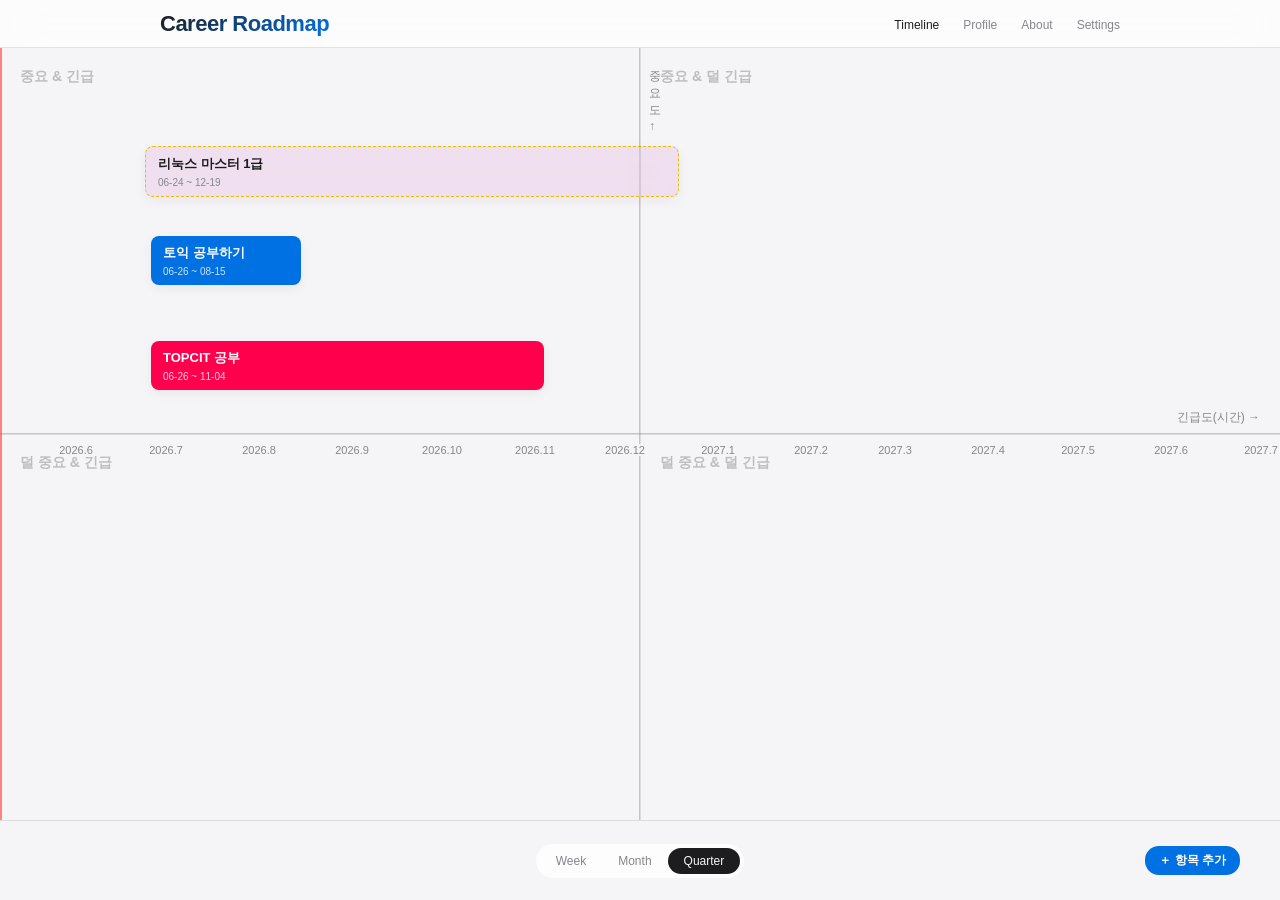
==== index.html @ ff1ed201 "Web v1.1" ====
<!DOCTYPE html>
<html lang="ko">

<head>
    <meta charset="UTF-8">
    <meta name="viewport" content="width=device-width, initial-scale=1.0">
    <title>Career Roadmap</title>

    <!-- 커스텀 스타일 연결 -->
    <link rel="stylesheet" href="css/style.css">

    <!-- 테마 변경을 화면에 즉시 적용하기 위해 body 이전에 스크립트를 위치시킴. (FOUC 눈뽕 방지용) -->
    <script src="js/theme.js"></script>
    <script>
        const savedTheme = localStorage.getItem('app_theme') || 'auto';
        if (savedTheme !== 'auto') document.documentElement.setAttribute('data-theme', savedTheme);
    </script>
</head>

<body>
    <!-- 상단 네비게이션 바 -->
    <nav class="apple-nav">
        <div class="nav-content">
            <h1 class="logo">Career Roadmap</h1>
            <ul class="menu">
                <li><a href="index.html" id="nav-timeline" class="active">Timeline</a></li>
                <li><a href="html/profile.html" id="nav-profile">Profile</a></li>
                <li><a href="html/about.html" id="nav-about">About</a></li>
                <li><a href="#" id="nav-settings">Settings</a></li>
            </ul>
        </div>
    </nav>

    <!-- 메인 사분면 -->
    <main class="timeline-container">
        <div id="timeline-view" style="width: 100%; height: 100%; display: flex; flex-direction: column;">

            <!-- 사분면을 그리는 격자 무늬 컨테이너 -->
            <div class="quadrant-grid" id="quadrant-grid">
                <!-- 제 1사분면 ~ 4사분면 배경 영역과 라벨(글자) -->
                <div class="quadrant q1" data-quad="1">
                    <span class="quad-label">중요 & 긴급</span>
                </div>
                <div class="quadrant q2" data-quad="2">
                    <span class="quad-label">중요 & 덜 긴급</span>
                </div>
                <div class="quadrant q3" data-quad="3">
                    <span class="quad-label">덜 중요 & 긴급</span>
                </div>
                <div class="quadrant q4" data-quad="4">
                    <span class="quad-label">덜 중요 & 덜 긴급</span>
                </div>

                <!-- 자바스크립트가 로컬 스토리지에서 데이터를 읽어와 아이템(사각형 박스)들을 동적으로 생성해 넣는 빈 공간임. -->
                <div id="items-container"></div>

                <!-- X축 (시간/긴급도) 텍스트 -->
                <div class="axis-x">
                    <span class="axis-title-x"
                        style="position: absolute; right: 20px; top: -24px; font-size: 12px; color: var(--text-secondary); font-weight: 500;">긴급도(시간)
                        &rarr;</span>
                </div>
                <!-- Y축 (중요도) 텍스트 -->
                <div class="axis-y">
                    <span class="axis-title-y"
                        style="position: absolute; top: 20px; left: 10px; font-size: 12px; color: var(--text-secondary); font-weight: 500;">중요도
                        &uarr;</span>
                </div>
            </div>

            <!-- 하단 컨트롤 바: 배율 조절 버튼과 항목 추가 버튼 -->
            <div class="timeline-controls">
                <!-- 레이아웃 균형을 맞추기 위한 빈 공간 -->
                <div style="flex: 1;"></div>

                <div class="controls-center" style="flex: 1;">
                    <!-- 타임라인 배율(Week, Month, Quarter) 조절 버튼들 -->
                    <div class="zoom-level">
                        <button id="btn-week">Week</button>
                        <button id="btn-month" class="active">Month</button>
                        <button id="btn-quarter">Quarter</button>
                    </div>
                </div>
                <div style="flex: 1; display: flex; justify-content: flex-end;">
                    <!-- 새로운 일정을 추가하는 버튼 -->
                    <button class="apple-btn" id="add-nav-btn">＋ 항목 추가</button>
                </div>
            </div>
        </div>
    </main>


    <!-- ======================= 팝업창 영역 ======================= -->

    <!-- 1. 항목 상세 보기: 사분면 위의 박스를 클릭했을 때 뜨는 상세 설명 창 -->
    <div id="view-modal" class="modal-overlay hidden">
        <div class="modal-content">
            <button class="close-btn" id="close-view-modal">&times;</button>
            <h2 id="view-title" style="margin-bottom: 8px;"></h2>
            <p id="view-date" style="color: var(--text-secondary); font-size: 12px; margin-bottom: 16px;"></p>
            <div id="view-desc" style="font-size: 14px; margin-bottom: 24px; white-space: pre-wrap; line-height: 1.5;">
            </div>
            <button id="btn-edit-item" class="modal-btn"
                style="background: var(--text-primary); color: var(--bg-color);">수정하기</button>
            <button id="btn-delete-item" class="modal-btn"
                style="background: rgba(255,59,48,0.1); color: #ff3b30; margin-top: 8px;">삭제하기</button>
        </div>
    </div>

    <!-- 2. 항목 생성/수정: 새로운 데이터를 추가하거나 기존 데이터를 수정할 때 정보를 입력받는 폼(Form) -->
    <div id="item-modal" class="modal-overlay hidden">
        <div class="modal-content">
            <button class="close-btn" id="close-modal">&times;</button>
            <h2 id="modal-title">새로운 로드맵 항목</h2>
            <!-- 사용자가 정보를 입력하면 submit 이벤트를 통해 데이터를 저장함 -->
            <form id="item-form">
                <div class="form-group row">
                    <div style="flex: 2;">
                        <label>제목</label>
                        <input type="text" id="item-title" required>
                    </div>
                    <div style="flex: 1;">
                        <label>카테고리</label>
                        <!-- 디자인을 위해 기본 <select> 대신 div로 만든 커스텀 드롭다운임 -->
                        <div class="custom-select-wrapper">
                            <div class="custom-select" id="custom-category-select">
                                <span class="custom-select-trigger">프로젝트</span>
                                <div class="custom-options">
                                    <div class="custom-option selected" data-value="project">프로젝트</div>
                                    <div class="custom-option" data-value="certification">자격증</div>
                                    <div class="custom-option" data-value="other">기타</div>
                                </div>
                            </div>
                            <!-- 실제 선택된 값은 이 보이지 않는 input(hidden)에 저장되어 자바스크립트로 전달됨 -->
                            <input type="hidden" id="item-type" value="project">
                        </div>
                    </div>
                </div>
                <div class="form-group row">
                    <div>
                        <label>시작일</label>
                        <input type="date" id="item-start" required>
                    </div>
                    <div>
                        <label>종료일</label>
                        <input type="date" id="item-end" required>
                    </div>
                </div>
                <div class="form-group">
                    <label>설명 및 참고자료</label>
                    <textarea id="item-desc" rows="4"
                        placeholder="내용을 입력하세요. 유튜브나 웹사이트 링크를 포함하면 팝업에서 자동으로 변환되어 표시됩니다."></textarea>
                </div>
                <div class="form-group">
                    <label>테마 색상</label>
                    <!-- 사용자가 색상 팔레트에서 직접 색을 선택할 수 있는 input 타입임. -->
                    <input type="color" id="item-color" value="#0071e3"
                        style="width: 100%; height: 38px; padding: 2px; cursor: pointer; border-radius: 8px;">
                </div>
                <!-- 저장 버튼. form 태그 안의 type="submit" 버튼이 눌리면 폼 검증 후 이벤트가 발생함. -->
                <button type="submit" class="modal-btn">저장</button>
            </form>
        </div>
    </div>

    <!-- 3. 테마 설정 모달: 상단 네비게이션의 'Settings'를 누르면 나타남. -->
    <div id="settings-modal" class="modal-overlay hidden">
        <div class="modal-content" style="max-width: 400px;">
            <button class="close-btn" id="close-settings-modal">&times;</button>
            <h2 style="margin-bottom: 20px;">설정</h2>

            <div class="form-group">
                <label>페이지 테마</label>
                <div class="custom-select-wrapper">
                    <div class="custom-select" id="theme-select">
                        <span class="custom-select-trigger">시스템 설정 따름 (자동)</span>
                        <div class="custom-options">
                            <div class="custom-option selected" data-value="auto">시스템 설정 따름 (자동)</div>
                            <div class="custom-option" data-value="light">라이트 모드 (밝게)</div>
                            <div class="custom-option" data-value="dark">다크 모드 (어둡게)</div>
                        </div>
                    </div>
                </div>
            </div>
        </div>
    </div>

    <!-- 페이지 하단에서 자바스크립트 파일들을 불러옴. 
         (화면(HTML)을 먼저 사용자에게 보여준 뒤 로직(JS)을 불러오기 위해 보통 <body> 태그 끝에 둠.) -->
    <!-- 자바스크립트 스크립트 연결 부분 -->
    <script src="js/script.js"></script>
</body>

</html>
---- css/style.css ----
:root {
    --bg-color: #f5f5f7;
    --text-primary: #1d1d1f;
    --text-secondary: #86868b;
    --nav-bg: rgba(255, 255, 255, 0.72);
    --border-color: rgba(0, 0, 0, 0.1);
    --accent-color: #0071e3;
    --item-bg: rgba(255, 255, 255, 0.8);
    --modal-bg: rgba(255, 255, 255, 0.85);

    --font-family: -apple-system, BlinkMacSystemFont, "SF Pro Text", "Segoe UI", Roboto, Helvetica, Arial, sans-serif;
}

@media (prefers-color-scheme: dark) {
    :root:not([data-theme="light"]) {
        --bg-color: #000000;
        --text-primary: #f5f5f7;
        --text-secondary: #a1a1a6;
        --nav-bg: rgba(29, 29, 31, 0.72);
        --border-color: rgba(255, 255, 255, 0.1);
        --accent-color: #2997ff;
        --item-bg: rgba(44, 44, 46, 0.8);
        --modal-bg: rgba(28, 28, 30, 0.85);
    }
}

:root [data-theme="dark"] {
    --bg-color: #000000;
    --text-primary: #f5f5f7;
    --text-secondary: #a1a1a6;
    --nav-bg: rgba(29, 29, 31, 0.72);
    --border-color: rgba(255, 255, 255, 0.1);
    --accent-color: #2997ff;
    --item-bg: rgba(44, 44, 46, 0.8);
    --modal-bg: rgba(28, 28, 30, 0.85);
}

:root[data-theme="light"] {
    --bg-color: #f5f5f7;
    --text-primary: #1d1d1f;
    --text-secondary: #86868b;
    --nav-bg: rgba(255, 255, 255, 0.72);
    --border-color: rgba(0, 0, 0, 0.1);
    --accent-color: #0071e3;
    --item-bg: rgba(255, 255, 255, 0.8);
    --modal-bg: rgba(255, 255, 255, 0.85);
}

* {
    box-sizing: border-box;
    margin: 0;
    padding: 0;
}

body {
    font-family: var(--font-family);
    background-color: var(--bg-color);
    color: var(--text-primary);
    -webkit-font-smoothing: antialiased;
    overflow: hidden;
    /* 모바일 앱처럼 화면이 불필요하게 스크롤되지 않도록 설정함. */
}

.hidden {
    display: none !important;
}

.apple-nav {
    position: fixed;
    top: 0;
    width: 100%;
    height: 48px;
    background-color: var(--nav-bg);
    backdrop-filter: saturate(180%) blur(20px);
    -webkit-backdrop-filter: saturate(180%) blur(20px);
    border-bottom: 1px solid var(--border-color);
    z-index: 1000;
    display: flex;
    justify-content: center;
}

.nav-content {
    width: 100%;
    max-width: 1000px;
    display: flex;
    align-items: center;
    justify-content: space-between;
    padding: 0 20px;
}

.logo {
    font-size: 22px;
    font-weight: 700;
    letter-spacing: -0.5px;
    background: linear-gradient(135deg, var(--text-primary), var(--accent-color));
    -webkit-background-clip: text;
    -webkit-text-fill-color: transparent;
}

.menu {
    list-style: none;
    display: flex;
    align-items: center;
    gap: 24px;
}

.menu a {
    text-decoration: none;
    color: var(--text-secondary);
    font-size: 12px;
    transition: color 0.2s ease;
}

.menu a:hover,
.menu a.active {
    color: var(--text-primary);
}


.apple-btn {
    background: var(--accent-color);
    color: white;
    border: none;
    padding: 6px 14px;
    border-radius: 14px;
    font-size: 12px;
    font-weight: 600;
    cursor: pointer;
    transition: opacity 0.2s;
    font-family: inherit;
}

.apple-btn:hover {
    opacity: 0.9;
}

.timeline-container {
    padding-top: 48px;
    height: 100vh;
    display: flex;
    flex-direction: column;
}

/* 사분면(4구역) 격자 설정 */
.quadrant-grid {
    flex: 1;
    position: relative;
    display: grid;
    grid-template-columns: 1fr 1fr;
    grid-template-rows: 1fr 1fr;
    overflow: hidden;
    transition: transform 0.4s cubic-bezier(0.25, 1, 0.5, 1);
}

.quadrant {
    border-right: 1px solid var(--border-color);
    border-bottom: 1px solid var(--border-color);
    position: relative;
}

.quadrant:nth-child(2n) {
    border-right: none;
}

.quadrant:nth-child(n+3) {
    border-bottom: none;
}

.quad-label {
    position: absolute;
    padding: 20px;
    font-size: 14px;
    font-weight: 600;
    color: var(--text-secondary);
    opacity: 0.5;
}

.axis-x,
.axis-y {
    position: absolute;
    background-color: var(--border-color);
    pointer-events: none;
}

.axis-x {
    top: 50%;
    left: 0;
    width: 100%;
    height: 2px;
    transform: translateY(-50%);
}

.axis-y {
    top: 0;
    left: 50%;
    width: 2px;
    height: 100%;
    transform: translateX(-50%);
}

.time-label {
    position: absolute;
    font-size: 11px;
    font-weight: 500;
    color: var(--text-secondary);
    transform: translateX(-50%);
    pointer-events: none;
    z-index: 5;
    background: var(--bg-color);
    /* 배경선을 가려 글자가 잘 보이게 만듦. */
    padding: 0 4px;
    border-radius: 4px;
}

#items-container {
    position: absolute;
    top: 0;
    left: 0;
    width: 100%;
    height: 100%;
    pointer-events: none;
}

/* 타임라인 축소/확대 버튼 영역 */
.timeline-controls {
    height: 80px;
    border-top: 1px solid var(--border-color);
    display: flex;
    flex-direction: row;
    align-items: center;
    justify-content: space-between;
    padding: 0 40px;
}

.controls-center {
    display: flex;
    flex-direction: column;
    align-items: center;
    gap: 12px;
}

.zoom-level {
    display: flex;
    background: var(--item-bg);
    border-radius: 20px;
    padding: 4px;
    backdrop-filter: blur(10px);
}

.zoom-level button {
    background: none;
    border: none;
    padding: 6px 16px;
    border-radius: 16px;
    color: var(--text-secondary);
    font-size: 12px;
    font-weight: 500;
    cursor: pointer;
    transition: all 0.2s;
}

.zoom-level button.active {
    background: var(--text-primary);
    color: var(--bg-color);
}

/* 팝업(모달) 창 설정 */
.modal-overlay {
    position: fixed;
    top: 0;
    left: 0;
    width: 100%;
    height: 100%;
    background: rgba(0, 0, 0, 0.4);
    backdrop-filter: blur(5px);
    display: flex;
    align-items: center;
    justify-content: center;
    z-index: 2000;
    opacity: 1;
    transition: opacity 0.3s ease;
}

.modal-overlay.hidden {
    opacity: 0;
    pointer-events: none;
}

.modal-content {
    background: var(--modal-bg);
    backdrop-filter: saturate(180%) blur(20px);
    border: 1px solid var(--border-color);
    border-radius: 24px;
    padding: 32px;
    width: fit-content;
    min-width: 480px;
    max-width: 70vw;
    max-height: 70vh;
    overflow: auto;
    box-shadow: 0 24px 48px rgba(0, 0, 0, 0.2);
    transform: scale(1);
    transition: transform 0.3s cubic-bezier(0.175, 0.885, 0.32, 1.275);
    position: relative;
}

.modal-overlay.hidden .modal-content {
    transform: scale(0.95);
}

.close-btn {
    position: absolute;
    top: 20px;
    right: 20px;
    background: none;
    border: none;
    font-size: 24px;
    color: var(--text-secondary);
    cursor: pointer;
}

.form-group {
    margin-bottom: 16px;
    display: flex;
    flex-direction: column;
    gap: 8px;
}

.form-group.row {
    flex-direction: row;
    gap: 16px;
}

.form-group.row>div {
    flex: 1;
    display: flex;
    flex-direction: column;
    gap: 8px;
}

label {
    font-size: 12px;
    font-weight: 500;
    color: var(--text-secondary);
}

input,
textarea {
    width: 100%;
    box-sizing: border-box;
    background: rgba(120, 120, 128, 0.1);
    border: 1px solid var(--border-color);
    color: var(--text-primary);
    padding: 10px 12px;
    border-radius: 10px;
    font-family: inherit;
    font-size: 14px;
    outline: none;
    transition: border-color 0.2s;
}

textarea {
    resize: none;
    overflow: hidden;
    min-height: 100px;
}

input:focus,
textarea:focus {
    border-color: var(--accent-color);
}

/* 커스텀 드롭다운 메뉴 설정 */
.custom-select-wrapper {
    position: relative;
    user-select: none;
    width: 100%;
}

.custom-select {
    position: relative;
    background: rgba(120, 120, 128, 0.1);
    border: 1px solid var(--border-color);
    border-radius: 10px;
    padding: 10px 12px;
    cursor: pointer;
    transition: border-color 0.2s;
}

.custom-select:hover,
.custom-select.open {
    border-color: var(--accent-color);
}

.custom-select-trigger {
    display: block;
    font-size: 14px;
    color: var(--text-primary);
}

.custom-select-trigger::after {
    content: '▼';
    position: absolute;
    right: 12px;
    top: 50%;
    transform: translateY(-50%);
    font-size: 10px;
    color: var(--text-secondary);
    transition: transform 0.2s;
}

.custom-select.open .custom-select-trigger::after {
    transform: translateY(-50%) rotate(180deg);
}

.custom-options {
    position: absolute;
    top: calc(100% + 8px);
    left: 0;
    right: 0;
    background: var(--modal-bg);
    backdrop-filter: blur(20px);
    border: 1px solid var(--border-color);
    border-radius: 12px;
    box-shadow: 0 8px 24px rgba(0, 0, 0, 0.15);
    opacity: 0;
    visibility: hidden;
    transform: translateY(-10px);
    transition: all 0.2s ease;
    z-index: 3000;
    overflow: hidden;
}

.custom-select.open .custom-options {
    opacity: 1;
    visibility: visible;
    transform: translateY(0);
}

.custom-option {
    padding: 12px 16px;
    font-size: 14px;
    color: var(--text-primary);
    cursor: pointer;
    transition: background 0.2s;
}

.custom-option:hover {
    background: rgba(120, 120, 128, 0.15);
}

.custom-option.selected {
    color: var(--accent-color);
    font-weight: 600;
    background: rgba(120, 120, 128, 0.05);
}

.modal-btn {
    width: 100%;
    background: var(--accent-color);
    color: #fff;
    border: none;
    padding: 12px;
    border-radius: 12px;
    font-size: 15px;
    font-weight: 600;
    cursor: pointer;
    margin-top: 16px;
    transition: opacity 0.2s;
}

.modal-btn:hover {
    opacity: 0.9;
}

/* 포트폴리오 아이템(박스) 설정 */
.roadmap-item {
    position: absolute;
    background: var(--item-bg);
    border: 1px solid var(--border-color);
    border-radius: 8px;
    padding: 8px 12px;
    box-shadow: 0 4px 12px rgba(0, 0, 0, 0.05);
    backdrop-filter: blur(10px);
    pointer-events: auto;
    cursor: grab;
    transition: box-shadow 0.2s, transform 0.2s;
    overflow: hidden;
}

.roadmap-item:active {
    cursor: grabbing;
    transform: scale(1.02);
    box-shadow: 0 8px 24px rgba(0, 0, 0, 0.1);
}

.roadmap-item.past-item {
    background: rgba(0, 113, 227, 0.9);
    color: white;
    border: none;
}

.roadmap-item.past-item .item-date {
    color: rgba(255, 255, 255, 0.8);
}

.roadmap-item.future-item {
    background: rgba(255, 255, 255, 0.4);
    border: 1px dashed var(--accent-color);
}

@media (prefers-color-scheme: dark) {
    .roadmap-item.future-item {
        background: rgba(44, 44, 46, 0.4);
    }
}

.item-title {
    font-size: 13px;
    font-weight: 600;
    white-space: nowrap;
    overflow: hidden;
    text-overflow: ellipsis;
}

.item-date {
    font-size: 10px;
    color: var(--text-secondary);
    margin-top: 4px;
}

.resize-handle {
    position: absolute;
    top: 0;
    bottom: 0;
    width: 10px;
    cursor: ew-resize;
    z-index: 10;
}

.left-handle {
    left: 0;
}

.right-handle {
    right: 0;
}

.resize-handle:hover {
    background: rgba(0, 0, 0, 0.1);
}

@media (prefers-color-scheme: dark) {
    .resize-handle:hover {
        background: rgba(255, 255, 255, 0.2);
    }
}

/* 프로필 대시보드 화면 설정 */
#profile-view {
    padding: 20px 40px;
    height: 100%;
    overflow-y: auto;
}

.profile-user-card {
    display: flex;
    align-items: center;
    background: var(--item-bg);
    padding: 32px;
    border-radius: 24px;
    backdrop-filter: blur(20px);
    border: 1px solid var(--border-color);
    box-shadow: 0 10px 30px rgba(0, 0, 0, 0.05);
    margin-bottom: 24px;
}

.profile-avatar {
    width: 80px;
    height: 80px;
    background: var(--accent-color);
    border-radius: 50%;
    display: flex;
    align-items: center;
    justify-content: center;
    font-size: 40px;
    margin-right: 24px;
    flex-shrink: 0;
}

.profile-avatar img {
    width: 80%;
    height: 80%;
}

.profile-details {
    flex: 1;
}

.profile-details h2 {
    margin-bottom: 4px;
    font-size: 24px;
}

.bio-text {
    color: var(--text-secondary);
    font-size: 15px;
    margin-bottom: 12px;
}

.social-links {
    display: flex;
    gap: 12px;
}

.social-btn {
    padding: 6px 12px;
    border-radius: 8px;
    background: rgba(0, 0, 0, 0.05);
    color: var(--text-primary);
    text-decoration: none;
    font-size: 12px;
    font-weight: 500;
    transition: background 0.2s;
}

.social-btn:hover {
    background: rgba(0, 0, 0, 0.1);
}

.tech-stack-container {
    display: flex;
    flex-wrap: wrap;
    gap: 8px;
    margin-top: 16px;
}

.tech-badge {
    background: rgba(0, 113, 227, 0.1);
    color: var(--accent-color);
    padding: 4px 12px;
    border-radius: 12px;
    font-size: 11px;
    font-weight: 600;
    letter-spacing: 0.5px;
    box-shadow: inset 0 0 0 1px rgba(0, 113, 227, 0.2);
}

@media (prefers-color-scheme: dark) {
    .social-btn {
        background: rgba(255, 255, 255, 0.1);
    }

    .social-btn:hover {
        background: rgba(255, 255, 255, 0.15);
    }

    .tech-badge {
        background: rgba(41, 151, 255, 0.15);
        color: #2997ff;
        box-shadow: inset 0 0 0 1px rgba(41, 151, 255, 0.3);
    }
}

/* 탭 메뉴(세그먼트 컨트롤) 설정 */
.segmented-control-wrapper {
    display: flex;
    justify-content: center;
    margin-bottom: 24px;
}

.segmented-control {
    display: flex;
    background: rgba(120, 120, 128, 0.12);
    padding: 4px;
    border-radius: 12px;
}

.segment-btn {
    border: none;
    background: transparent;
    padding: 8px 24px;
    border-radius: 8px;
    font-size: 14px;
    font-weight: 500;
    color: var(--text-secondary);
    cursor: pointer;
    transition: all 0.2s ease;
    font-family: inherit;
}

.segment-btn.active {
    background: var(--bg-color);
    color: var(--text-primary);
    box-shadow: 0 2px 8px rgba(0, 0, 0, 0.05);
}

/* 가로형 연대기(타임라인) 설정 */
.horizontal-timeline-container {
    position: relative;
    width: 100%;
    overflow-x: auto;
    padding: 40px 20px;
    margin-bottom: 24px;
    background: var(--item-bg);
    border-radius: 16px;
    border: 1px solid var(--border-color);
    box-shadow: 0 4px 12px rgba(0, 0, 0, 0.02);
}

.horizontal-timeline-container::-webkit-scrollbar {
    height: 6px;
}

.horizontal-timeline-container::-webkit-scrollbar-thumb {
    background: rgba(120, 120, 128, 0.2);
    border-radius: 3px;
}

.horizontal-line {
    position: absolute;
    top: 50%;
    left: 20px;
    right: 20px;
    height: 4px;
    background: rgba(120, 120, 128, 0.2);
    transform: translateY(-50%);
    border-radius: 2px;
    z-index: 0;
}

.h-timeline-dots {
    display: flex;
    gap: 60px;
    position: relative;
    z-index: 1;
    min-width: max-content;
    align-items: center;
    padding: 0 20px;
}

.h-dot-wrapper {
    display: flex;
    flex-direction: column;
    align-items: center;
    cursor: pointer;
    gap: 12px;
    transition: transform 0.2s;
}

.h-dot-wrapper:hover {
    transform: translateY(-2px);
}

.h-dot {
    width: 14px;
    height: 14px;
    border-radius: 50%;
    background: var(--accent-color);
    border: 3px solid var(--bg-color);
    box-shadow: 0 0 0 2px rgba(120, 120, 128, 0.2);
    transition: all 0.2s ease;
}

.h-dot-wrapper.active .h-dot {
    transform: scale(1.5);
    box-shadow: 0 0 0 2px var(--accent-color);
}

.h-date-label {
    font-size: 11px;
    color: var(--text-secondary);
    font-weight: 500;
}

.active-portfolio-display {
    min-height: 200px;
}

@keyframes fadeIn {
    from {
        opacity: 0;
        transform: translateY(10px);
    }

    to {
        opacity: 1;
        transform: translateY(0);
    }
}

.portfolio-card {
    background: var(--item-bg);
    border: 1px solid var(--border-color);
    border-radius: 12px;
    /* 약간 줄임 */
    padding: 16px 20px;
    /* 여백 줄여서 크기 감소 */
    display: flex;
    flex-direction: column;
    gap: 8px;
    /* 내부 간격 감소 */
    box-shadow: 0 4px 12px rgba(0, 0, 0, 0.02);
    transition: transform 0.2s ease, box-shadow 0.2s ease;
}

.portfolio-card:hover {
    transform: translateY(-2px);
    box-shadow: 0 8px 24px rgba(0, 0, 0, 0.04);
}

.portfolio-card-header {
    display: flex;
    justify-content: space-between;
    align-items: center;
}

.portfolio-card-title {
    font-size: 16px;
    /* 폰트 크기 줄임 */
    font-weight: 600;
}

.portfolio-card-date {
    font-size: 13px;
    color: var(--text-secondary);
}

.portfolio-card-desc {
    font-size: 13px;
    /* 폰트 크기 줄임 */
    color: var(--text-secondary);
    line-height: 1.5;
    white-space: pre-wrap;
}

.portfolio-type-badge {
    align-self: flex-start;
    padding: 4px 10px;
    border-radius: 8px;
    font-size: 11px;
    font-weight: 600;
    text-transform: uppercase;
}


.dashboard-grid {
    display: grid;
    grid-template-columns: repeat(auto-fit, minmax(300px, 1fr));
    gap: 24px;
    max-width: 1200px;
    margin: 0 auto;
}

.dash-card {
    background: var(--bg-glass);
    backdrop-filter: blur(16px);
    -webkit-backdrop-filter: blur(16px);
    border: 1px solid var(--border-color);
    border-radius: 20px;
    padding: 24px;
    box-shadow: 0 4px 24px rgba(0, 0, 0, 0.04);
    display: flex;
    flex-direction: column;
}

.dash-card.full-width {
    grid-column: 1 / -1;
}

.dash-card h3 {
    font-size: 16px;
    font-weight: 600;
    margin-bottom: 16px;
    color: var(--text-secondary);
}

.summary-card {
    justify-content: center;
    align-items: center;
    text-align: center;
}

.dash-number {
    font-size: 72px;
    font-weight: 700;
    color: var(--text-primary);
    line-height: 1;
    margin-bottom: 8px;
}

.chart-container {
    position: relative;
    height: 240px;
    width: 100%;
}

.goals-list {
    list-style: none;
    padding: 0;
    margin: 0;
}

.goals-list li {
    padding: 16px;
    background: rgba(0, 0, 0, 0.02);
    border-radius: 12px;
    margin-bottom: 12px;
    display: flex;
    justify-content: space-between;
    align-items: center;
    border: 1px solid rgba(0, 0, 0, 0.05);
}

@media (prefers-color-scheme: dark) {
    .goals-list li {
        background: rgba(255, 255, 255, 0.05);
        border: 1px solid rgba(255, 255, 255, 0.1);
    }
}

.goals-list li:last-child {
    margin-bottom: 0;
}

.goal-title {
    font-weight: 600;
    font-size: 15px;
}

.goal-date {
    font-size: 13px;
    color: var(--text-secondary);
    background: var(--bg-color);
    padding: 4px 10px;
    border-radius: 12px;
}
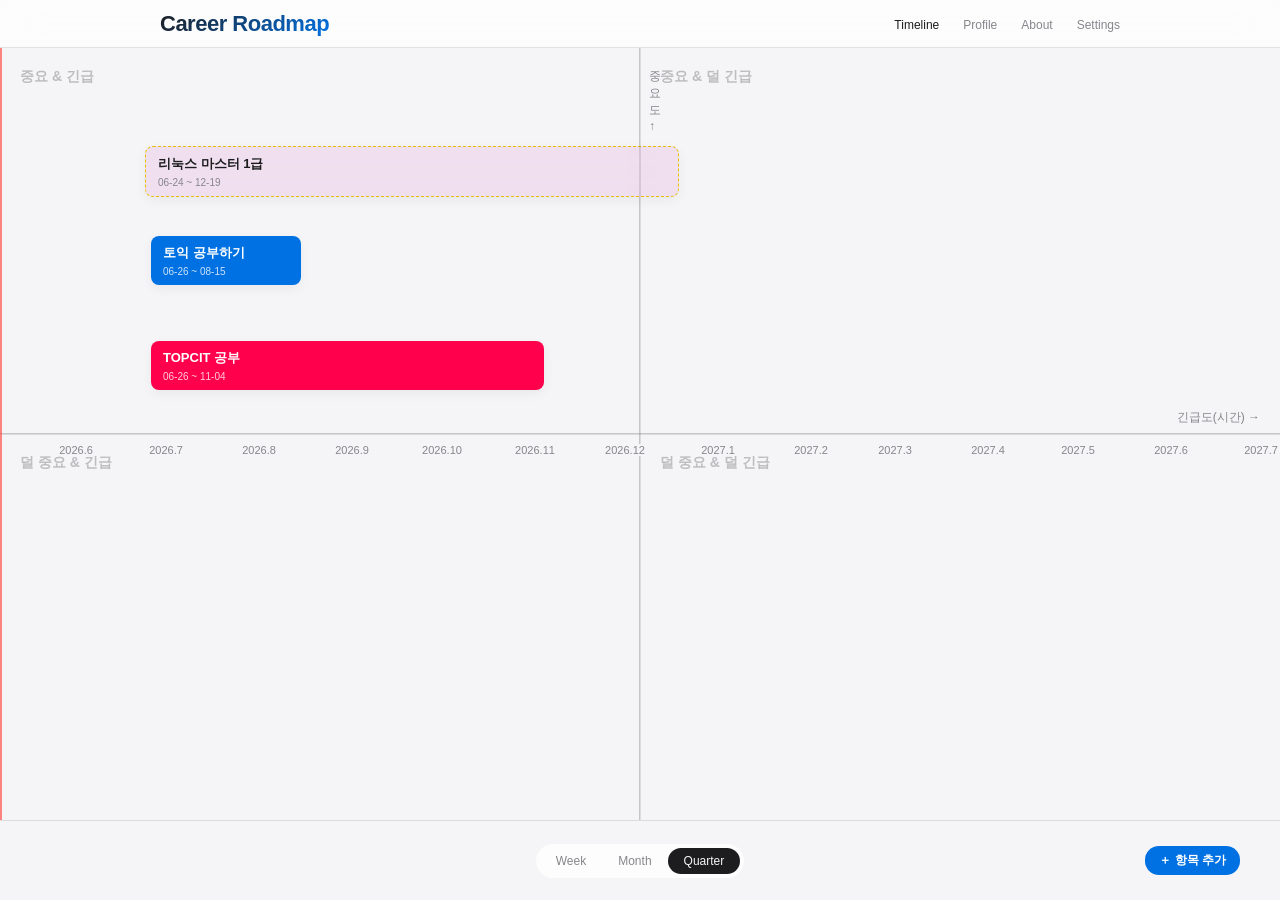
==== commit 3a8f3720: "index.html 수정" ====
--- a/index.html
+++ b/index.html
@@ -184,10 +184,7 @@
             </div>
         </div>
     </div>
-
-    <!-- 페이지 하단에서 자바스크립트 파일들을 불러옴. 
-         (화면(HTML)을 먼저 사용자에게 보여준 뒤 로직(JS)을 불러오기 위해 보통 <body> 태그 끝에 둠.) -->
-    <!-- 자바스크립트 스크립트 연결 부분 -->
+    
     <script src="js/script.js"></script>
 </body>
 
